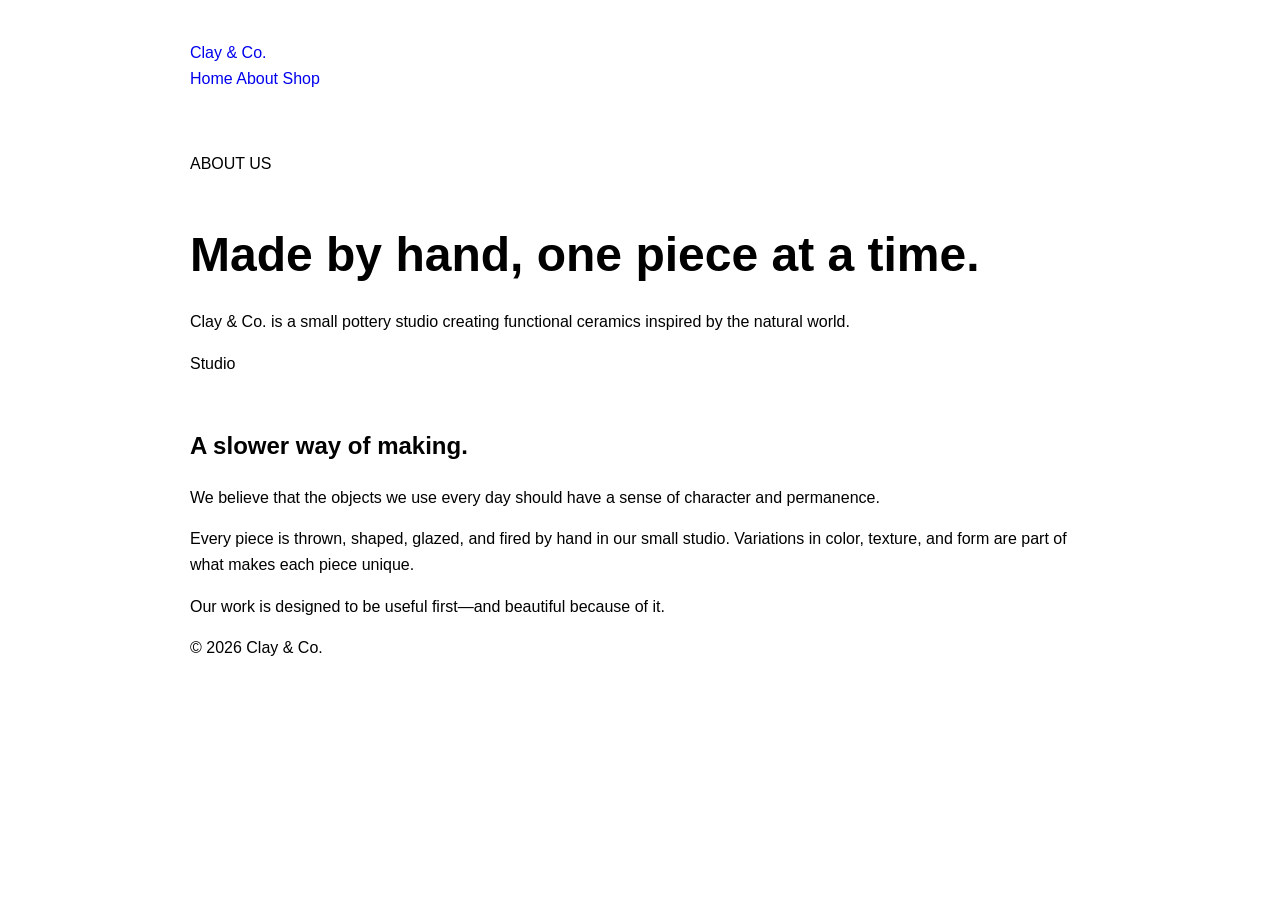
==== about.html @ 011a1bd9 "Create about.html" ====
<!DOCTYPE html>
<html lang="en">

<head>
    <meta charset="UTF-8">
    <meta name="viewport" content="width=device-width, initial-scale=1.0">

    <title>About | Clay & Co.</title>

    <link rel="stylesheet" href="style.css">
</head>

<body>

    <header>
        <div class="nav-container">

            <a href="index.html" class="logo">Clay & Co.</a>

            <nav>
                <a href="index.html">Home</a>
                <a href="about.html">About</a>
                <a href="shop.html">Shop</a>
            </nav>

        </div>
    </header>


    <main>

        <section class="page-header">
            <p class="eyebrow">ABOUT US</p>

            <h1>Made by hand, one piece at a time.</h1>

            <p>
                Clay & Co. is a small pottery studio creating
                functional ceramics inspired by the natural world.
            </p>
        </section>


        <section class="about-content">

            <div class="about-image">
                <span>Studio</span>
            </div>

            <div>

                <h2>A slower way of making.</h2>

                <p>
                    We believe that the objects we use every day
                    should have a sense of character and permanence.
                </p>

                <p>
                    Every piece is thrown, shaped, glazed, and fired
                    by hand in our small studio. Variations in color,
                    texture, and form are part of what makes each
                    piece unique.
                </p>

                <p>
                    Our work is designed to be useful first—and
                    beautiful because of it.
                </p>

            </div>

        </section>

    </main>


    <footer>
        <p>© 2026 Clay & Co.</p>
    </footer>

</body>

</html>
---- style.css ----
body {
    font-family: Arial, sans-serif;
    max-width: 900px;
    margin: 0 auto;
    padding: 40px;
    line-height: 1.6;
}

header {
    margin-bottom: 60px;
}

h1 {
    font-size: 3rem;
    margin-bottom: 0;
}

h2 {
    margin-top: 50px;
}

a {
    text-decoration: none;
}

a:hover {
    text-decoration: underline;
}
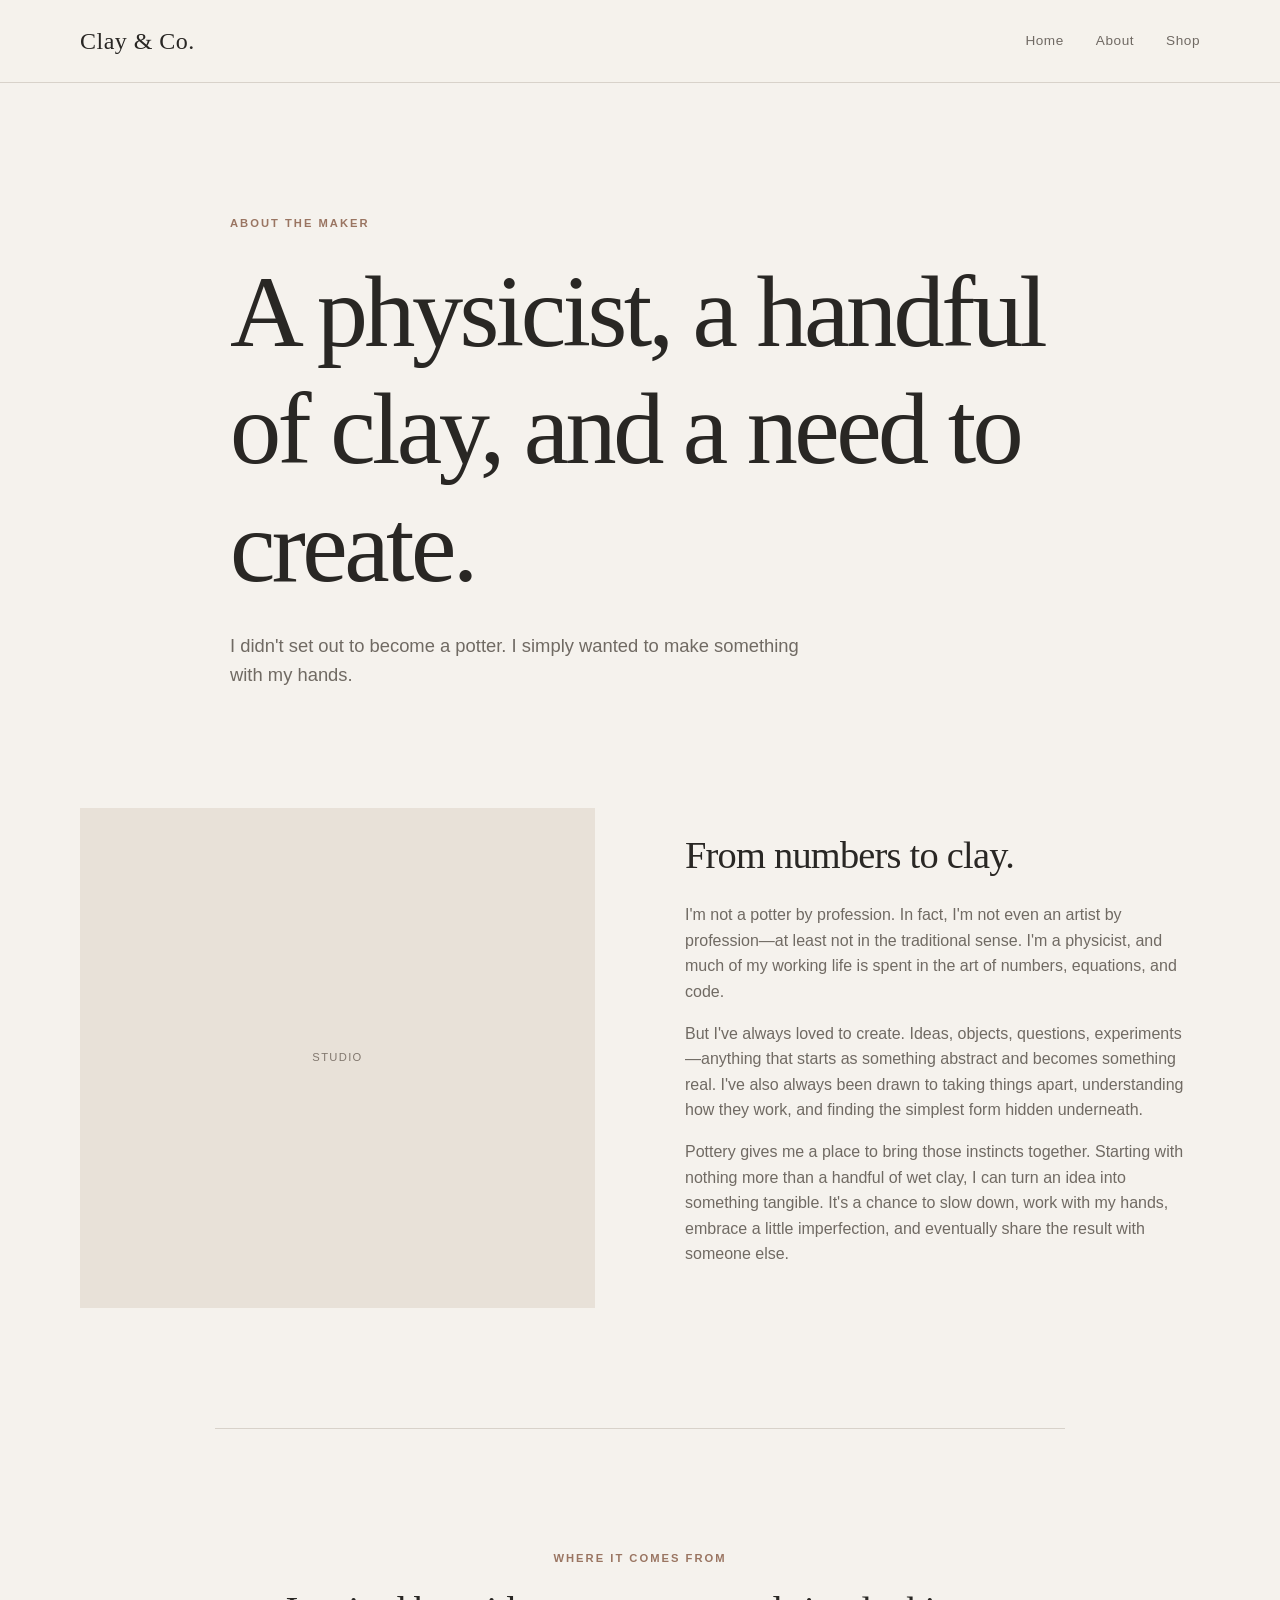
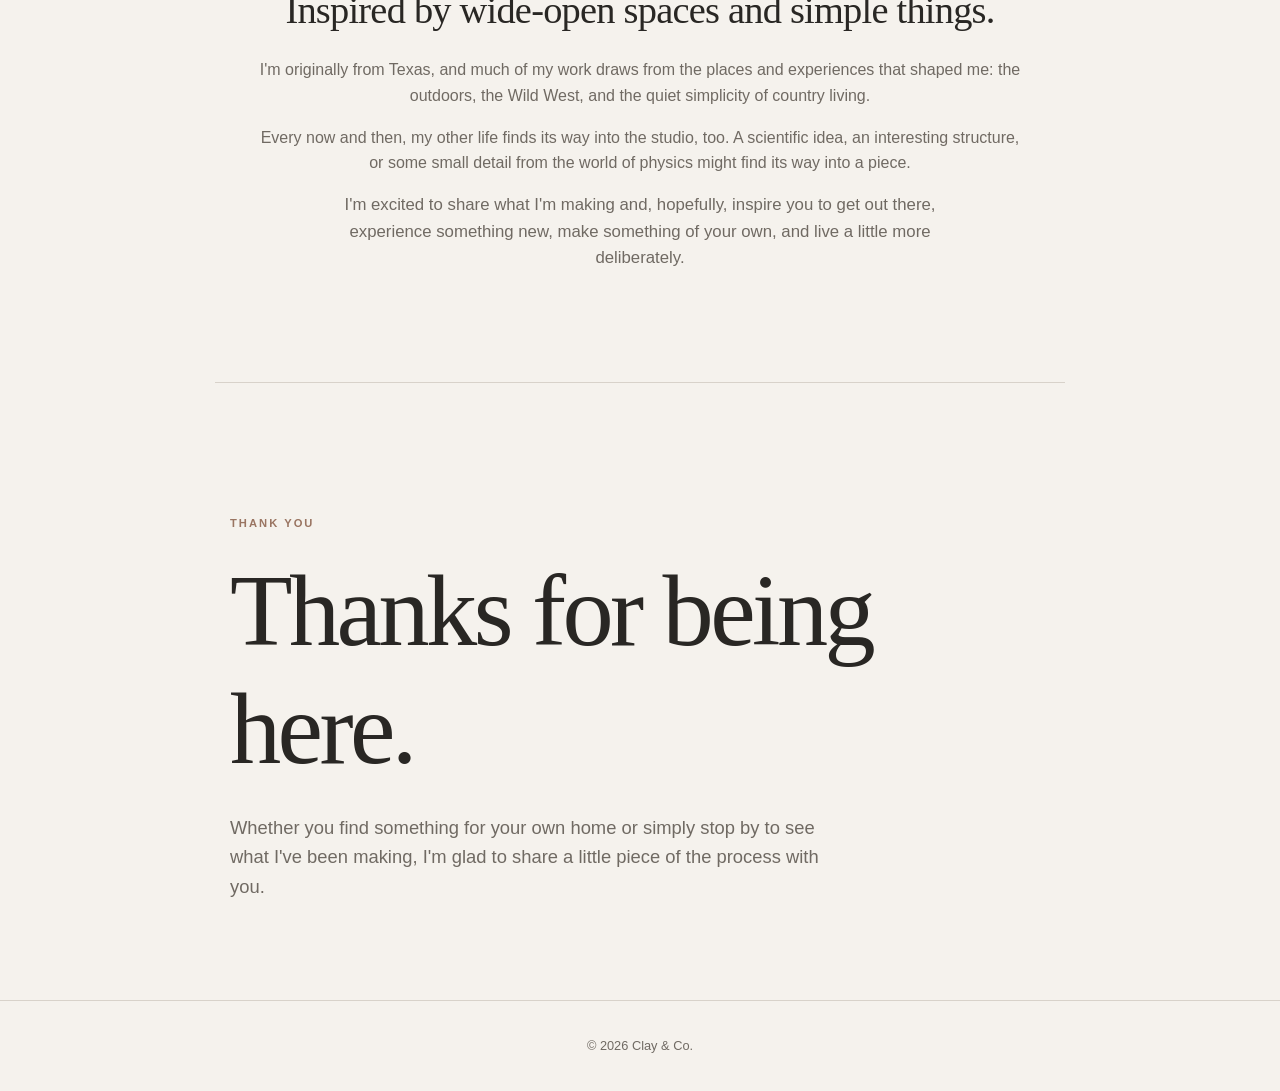
==== commit 2238bedd: "Update about.html" ====
--- a/about.html
+++ b/about.html
@@ -30,14 +30,16 @@
     <main>
 
         <section class="page-header">
-            <p class="eyebrow">ABOUT US</p>
 
-            <h1>Made by hand, one piece at a time.</h1>
+            <p class="eyebrow">ABOUT THE MAKER</p>
+
+            <h1>A physicist, a handful of clay, and a need to create.</h1>
 
             <p>
-                Clay & Co. is a small pottery studio creating
-                functional ceramics inspired by the natural world.
+                I didn't set out to become a potter. I simply wanted
+                to make something with my hands.
             </p>
+
         </section>
 
 
@@ -49,26 +51,80 @@
 
             <div>
 
-                <h2>A slower way of making.</h2>
+                <h2>From numbers to clay.</h2>
 
                 <p>
-                    We believe that the objects we use every day
-                    should have a sense of character and permanence.
+                    I'm not a potter by profession. In fact, I'm not
+                    even an artist by profession—at least not in the
+                    traditional sense. I'm a physicist, and much of
+                    my working life is spent in the art of numbers,
+                    equations, and code.
                 </p>
 
                 <p>
-                    Every piece is thrown, shaped, glazed, and fired
-                    by hand in our small studio. Variations in color,
-                    texture, and form are part of what makes each
-                    piece unique.
+                    But I've always loved to create. Ideas, objects,
+                    questions, experiments—anything that starts as
+                    something abstract and becomes something real.
+                    I've also always been drawn to taking things apart,
+                    understanding how they work, and finding the
+                    simplest form hidden underneath.
                 </p>
 
                 <p>
-                    Our work is designed to be useful first—and
-                    beautiful because of it.
+                    Pottery gives me a place to bring those instincts
+                    together. Starting with nothing more than a
+                    handful of wet clay, I can turn an idea into
+                    something tangible. It's a chance to slow down,
+                    work with my hands, embrace a little imperfection,
+                    and eventually share the result with someone else.
                 </p>
 
             </div>
+
+        </section>
+
+
+        <section class="intro">
+
+            <p class="eyebrow">WHERE IT COMES FROM</p>
+
+            <h2>Inspired by wide-open spaces and simple things.</h2>
+
+            <p>
+                I'm originally from Texas, and much of my work draws
+                from the places and experiences that shaped me:
+                the outdoors, the Wild West, and the quiet simplicity
+                of country living.
+            </p>
+
+            <p>
+                Every now and then, my other life finds its way into
+                the studio, too. A scientific idea, an interesting
+                structure, or some small detail from the world of
+                physics might find its way into a piece.
+            </p>
+
+            <p>
+                I'm excited to share what I'm making and, hopefully,
+                inspire you to get out there, experience something
+                new, make something of your own, and live a little
+                more deliberately.
+            </p>
+
+        </section>
+
+
+        <section class="page-header">
+
+            <p class="eyebrow">THANK YOU</p>
+
+            <h1>Thanks for being here.</h1>
+
+            <p>
+                Whether you find something for your own home or simply
+                stop by to see what I've been making, I'm glad to share
+                a little piece of the process with you.
+            </p>
 
         </section>
 
--- a/style.css
+++ b/style.css
@@ -1,28 +1,514 @@
+/* =========================
+   COLOR PALETTE
+   ========================= */
+
+:root {
+    --background: #f5f2ed;
+    --surface: #e8e1d8;
+
+    --text: #292724;
+    --muted: #706a63;
+
+    --border: #d8d2ca;
+
+    --clay: #9a7562;
+    --dark: #514b45;
+}
+
+
+/* =========================
+   GENERAL
+   ========================= */
+
+* {
+    box-sizing: border-box;
+}
+
+html {
+    scroll-behavior: smooth;
+}
+
 body {
-    font-family: Arial, sans-serif;
+    margin: 0;
+
+    font-family: Arial, Helvetica, sans-serif;
+
+    background: var(--background);
+    color: var(--text);
+
+    line-height: 1.6;
+}
+
+
+/* =========================
+   HEADER
+   ========================= */
+
+header {
+    position: sticky;
+    top: 0;
+    z-index: 100;
+
+    border-bottom: 1px solid var(--border);
+
+    background: rgba(245, 242, 237, 0.95);
+}
+
+.nav-container {
+    max-width: 1200px;
+    margin: 0 auto;
+
+    padding: 22px 40px;
+
+    display: flex;
+    justify-content: space-between;
+    align-items: center;
+}
+
+.logo {
+    color: var(--text);
+
+    text-decoration: none;
+
+    font-family: Georgia, serif;
+    font-size: 1.5rem;
+    font-weight: normal;
+
+    letter-spacing: 0.02em;
+}
+
+nav {
+    display: flex;
+    gap: 32px;
+}
+
+nav a {
+    color: var(--muted);
+
+    text-decoration: none;
+
+    font-size: 0.85rem;
+    letter-spacing: 0.04em;
+
+    transition: color 0.2s ease;
+}
+
+nav a:hover {
+    color: var(--text);
+}
+
+
+/* =========================
+   TYPOGRAPHY
+   ========================= */
+
+h1,
+h2,
+h3 {
+    margin-top: 0;
+
+    font-family: Georgia, "Times New Roman", serif;
+
+    font-weight: normal;
+    line-height: 1.15;
+}
+
+h1 {
+    font-size: clamp(3.5rem, 8vw, 7rem);
+
+    letter-spacing: -0.035em;
+}
+
+h2 {
+    font-size: 2.4rem;
+
+    letter-spacing: -0.02em;
+}
+
+h3 {
+    font-size: 1.5rem;
+}
+
+p {
+    color: var(--muted);
+}
+
+.eyebrow {
+    margin-bottom: 15px;
+
+    color: var(--clay);
+
+    font-size: 0.7rem;
+    font-weight: bold;
+
+    letter-spacing: 0.18em;
+}
+
+
+/* =========================
+   HERO
+   ========================= */
+
+.hero {
+    min-height: 720px;
+
+    max-width: 1200px;
+    margin: 0 auto;
+
+    padding: 100px 40px;
+
+    display: flex;
+    align-items: center;
+}
+
+.hero-text {
+    max-width: 850px;
+}
+
+.hero h1 {
+    margin: 20px 0 30px;
+
+    max-width: 850px;
+}
+
+.hero-description {
+    max-width: 560px;
+
+    margin-bottom: 40px;
+
+    font-size: 1.15rem;
+}
+
+
+/* =========================
+   BUTTON
+   ========================= */
+
+.button {
+    display: inline-block;
+
+    padding: 15px 28px;
+
+    background: var(--dark);
+    color: #ffffff;
+
+    text-decoration: none;
+
+    font-size: 0.9rem;
+
+    transition:
+        transform 0.2s ease,
+        background 0.2s ease;
+}
+
+.button:hover {
+    background: var(--clay);
+
+    transform: translateY(-2px);
+}
+
+
+/* =========================
+   INTRO
+   ========================= */
+
+.intro {
+    max-width: 850px;
+
+    margin: 0 auto;
+
+    padding: 110px 40px;
+
+    text-align: center;
+
+    border-top: 1px solid var(--border);
+    border-bottom: 1px solid var(--border);
+}
+
+.intro h2 {
+    margin: 20px 0 25px;
+}
+
+.intro p:last-child {
+    max-width: 650px;
+
+    margin: 0 auto;
+
+    font-size: 1.05rem;
+}
+
+
+/* =========================
+   FEATURED
+   ========================= */
+
+.featured {
+    max-width: 1200px;
+
+    margin: 0 auto;
+
+    padding: 110px 40px;
+
+    display: grid;
+
+    grid-template-columns: 1fr 1fr 1fr;
+
+    gap: 40px;
+}
+
+.featured > div:first-child {
+    display: flex;
+    flex-direction: column;
+    justify-content: center;
+
+    padding-right: 30px;
+}
+
+
+/* =========================
+   PRODUCT IMAGES
+   ========================= */
+
+.product-image,
+.about-image {
+    background: var(--surface);
+
+    display: flex;
+    align-items: center;
+    justify-content: center;
+
+    color: #81776e;
+
+    letter-spacing: 0.12em;
+    text-transform: uppercase;
+
+    font-size: 0.7rem;
+
+    overflow: hidden;
+}
+
+.product-image {
+    aspect-ratio: 1 / 1;
+}
+
+.about-image {
+    min-height: 500px;
+}
+
+
+/* =========================
+   PRODUCT
+   ========================= */
+
+.product-preview h3 {
+    margin: 20px 0 0;
+}
+
+.product-preview p {
+    margin-top: 5px;
+}
+
+.product-preview:hover .product-image {
+    background: #ddd5cb;
+}
+
+
+/* =========================
+   SHOP
+   ========================= */
+
+.shop-grid {
+    max-width: 1200px;
+
+    margin: 0 auto;
+
+    padding: 20px 40px 120px;
+
+    display: grid;
+
+    grid-template-columns: repeat(2, 1fr);
+
+    gap: 90px 40px;
+}
+
+.product h2 {
+    margin: 20px 0 5px;
+
+    font-size: 1.6rem;
+}
+
+.description {
+    max-width: 400px;
+
+    margin-top: 0;
+
+    font-size: 0.9rem;
+}
+
+.price {
+    color: var(--text);
+
+    font-size: 0.95rem;
+
+    font-weight: bold;
+}
+
+
+/* =========================
+   PAGE HEADER
+   ========================= */
+
+.page-header {
     max-width: 900px;
-    margin: 0 auto;
-    padding: 40px;
-    line-height: 1.6;
-}
-
-header {
-    margin-bottom: 60px;
-}
-
-h1 {
-    font-size: 3rem;
-    margin-bottom: 0;
-}
-
-h2 {
-    margin-top: 50px;
-}
-
-a {
-    text-decoration: none;
-}
-
-a:hover {
-    text-decoration: underline;
-}
+
+    margin: 0 auto;
+
+    padding: 120px 40px 80px;
+}
+
+.page-header h1 {
+    margin: 20px 0 25px;
+
+    max-width: 850px;
+}
+
+.page-header p:last-child {
+    max-width: 600px;
+
+    font-size: 1.15rem;
+}
+
+
+/* =========================
+   ABOUT
+   ========================= */
+
+.about-content {
+    max-width: 1200px;
+
+    margin: 0 auto;
+
+    padding: 20px 40px 120px;
+
+    display: grid;
+
+    grid-template-columns: 1fr 1fr;
+
+    gap: 90px;
+
+    align-items: center;
+}
+
+.about-content p {
+    max-width: 500px;
+}
+
+.about-content h2 {
+    margin-bottom: 25px;
+}
+
+
+/* =========================
+   FOOTER
+   ========================= */
+
+footer {
+    border-top: 1px solid var(--border);
+
+    padding: 35px 40px;
+
+    text-align: center;
+}
+
+footer p {
+    margin: 0;
+
+    font-size: 0.8rem;
+}
+
+
+/* =========================
+   MOBILE
+   ========================= */
+
+@media (max-width: 700px) {
+
+    .nav-container {
+        padding: 20px;
+    }
+
+    nav {
+        gap: 18px;
+    }
+
+    nav a {
+        font-size: 0.8rem;
+    }
+
+    .hero {
+        min-height: 600px;
+
+        padding: 70px 20px;
+    }
+
+    .hero h1 {
+        font-size: clamp(3rem, 14vw, 5rem);
+    }
+
+    .hero-description {
+        font-size: 1rem;
+    }
+
+    .intro {
+        padding: 80px 20px;
+    }
+
+    .intro h2 {
+        font-size: 2rem;
+    }
+
+    .featured {
+        padding: 80px 20px;
+
+        grid-template-columns: 1fr;
+
+        gap: 50px;
+    }
+
+    .featured > div:first-child {
+        padding-right: 0;
+    }
+
+    .shop-grid {
+        padding: 20px 20px 80px;
+
+        grid-template-columns: 1fr;
+
+        gap: 60px;
+    }
+
+    .page-header {
+        padding: 80px 20px 50px;
+    }
+
+    .page-header h1 {
+        font-size: clamp(3rem, 13vw, 5rem);
+    }
+
+    .about-content {
+        padding: 20px 20px 80px;
+
+        grid-template-columns: 1fr;
+
+        gap: 50px;
+    }
+
+    .about-image {
+        min-height: 400px;
+    }
+
+    footer {
+        padding: 30px 20px;
+    }
+
+}
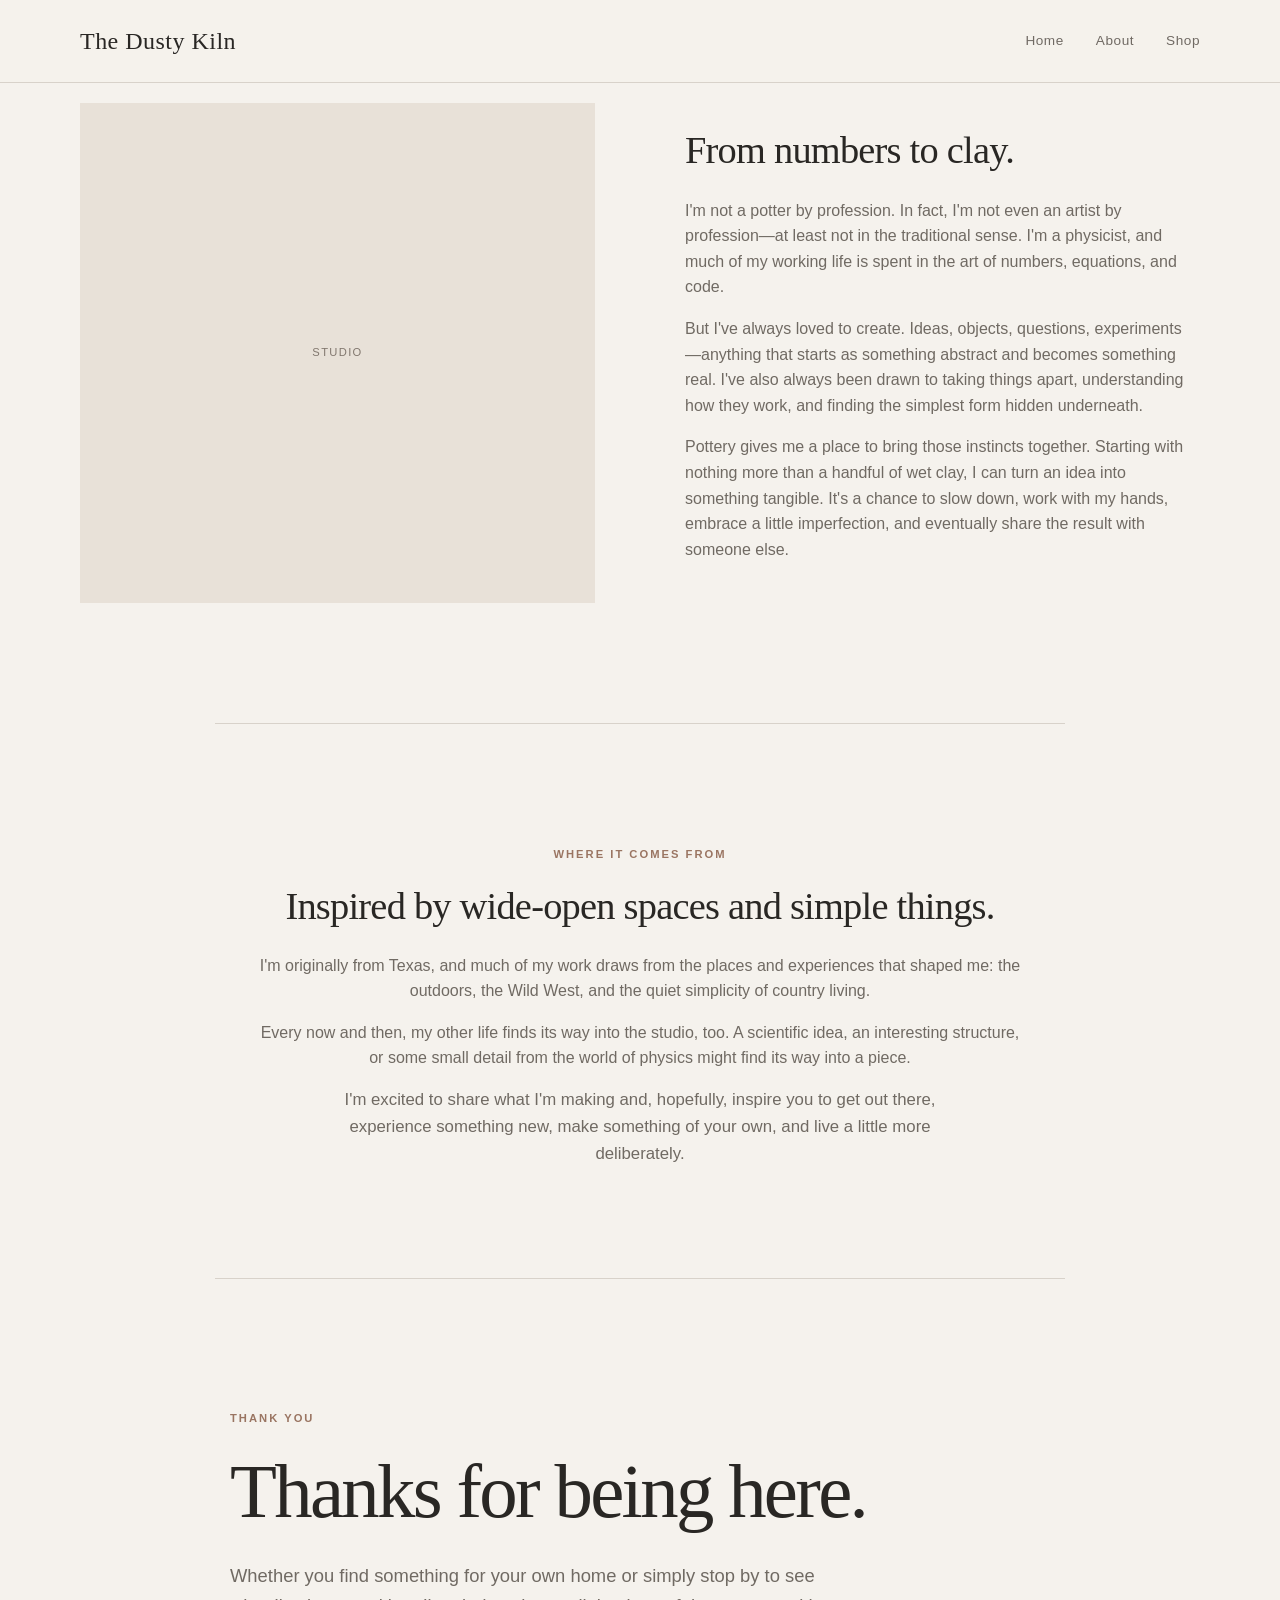
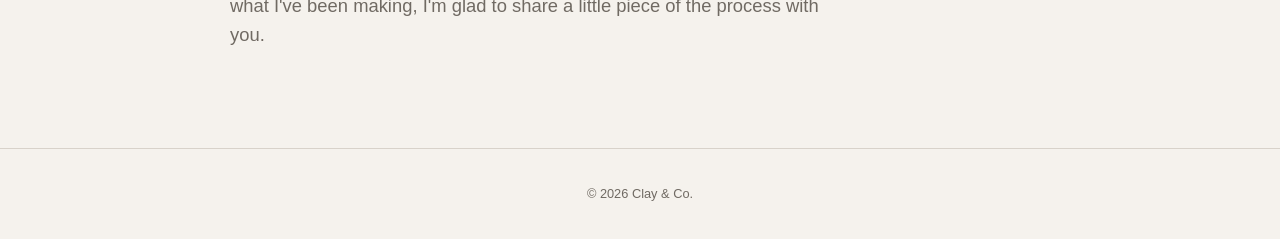
==== commit fdcfb359: "Update about.html" ====
--- a/about.html
+++ b/about.html
@@ -5,7 +5,7 @@
     <meta charset="UTF-8">
     <meta name="viewport" content="width=device-width, initial-scale=1.0">
 
-    <title>About | Clay & Co.</title>
+    <title>About | The Dusty Kiln</title>
 
     <link rel="stylesheet" href="style.css">
 </head>
@@ -15,7 +15,7 @@
     <header>
         <div class="nav-container">
 
-            <a href="index.html" class="logo">Clay & Co.</a>
+            <a href="index.html" class="logo">The Dusty Kiln</a>
 
             <nav>
                 <a href="index.html">Home</a>
@@ -28,20 +28,6 @@
 
 
     <main>
-
-        <section class="page-header">
-
-            <p class="eyebrow">ABOUT THE MAKER</p>
-
-            <h1>A physicist, a handful of clay, and a need to create.</h1>
-
-            <p>
-                I didn't set out to become a potter. I simply wanted
-                to make something with my hands.
-            </p>
-
-        </section>
-
 
         <section class="about-content">
 
--- a/style.css
+++ b/style.css
@@ -114,7 +114,7 @@
 }
 
 h1 {
-    font-size: clamp(3.5rem, 8vw, 7rem);
+    font-size: clamp(2.8rem, 6vw, 5rem);
 
     letter-spacing: -0.035em;
 }
@@ -150,19 +150,17 @@
    ========================= */
 
 .hero {
-    min-height: 720px;
-
-    max-width: 1200px;
-    margin: 0 auto;
-
-    padding: 100px 40px;
-
+    min-height: calc(100vh - 80px);
     display: flex;
     align-items: center;
+    justify-content: center;
+    text-align: center;
+    padding: 80px 20px;
 }
 
 .hero-text {
-    max-width: 850px;
+   max-width: 750px;
+   margin: 0 auto;
 }
 
 .hero h1 {
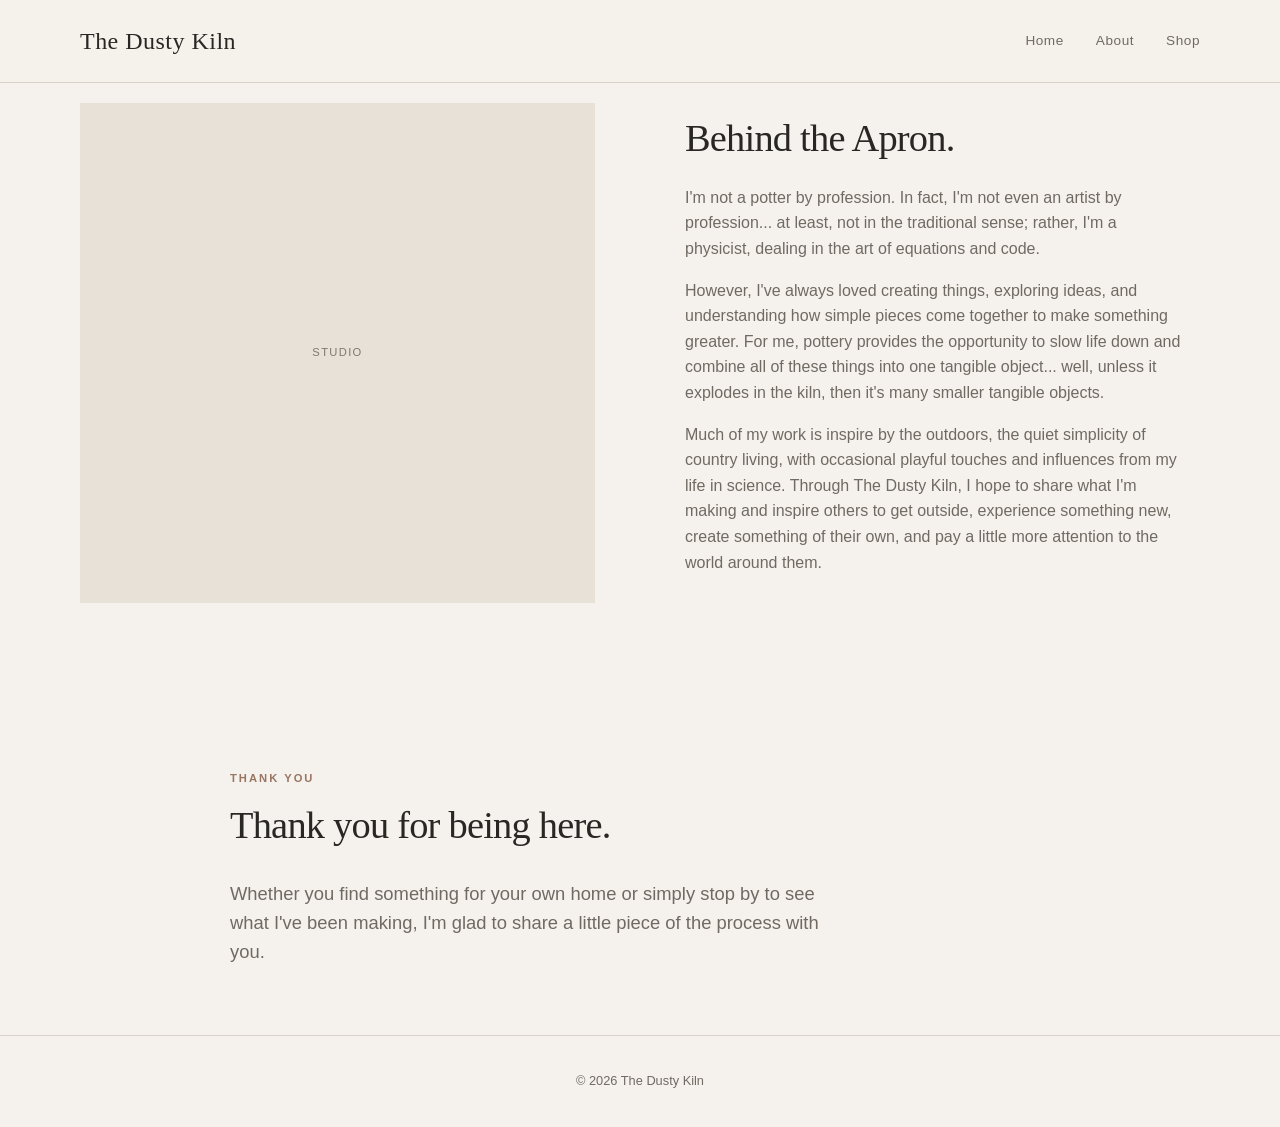
==== commit f09ce9d1: "Update about.html" ====
--- a/about.html
+++ b/about.html
@@ -37,74 +37,41 @@
 
             <div>
 
-                <h2>From numbers to clay.</h2>
+                <h2>Behind the Apron.</h2>
 
                 <p>
-                    I'm not a potter by profession. In fact, I'm not
-                    even an artist by profession—at least not in the
-                    traditional sense. I'm a physicist, and much of
-                    my working life is spent in the art of numbers,
-                    equations, and code.
+                    I'm not a potter by profession. In fact, I'm not even an artist 
+                    by profession... at least, not in the traditional sense; rather, 
+                    I'm a physicist, dealing in the art of equations and code. 
                 </p>
 
                 <p>
-                    But I've always loved to create. Ideas, objects,
-                    questions, experiments—anything that starts as
-                    something abstract and becomes something real.
-                    I've also always been drawn to taking things apart,
-                    understanding how they work, and finding the
-                    simplest form hidden underneath.
+                    However, I've always loved creating things, exploring ideas, and 
+                    understanding how simple pieces come together to make something 
+                    greater. For me, pottery provides the opportunity to slow life 
+                    down and combine all of these things into one tangible object...
+                    well, unless it explodes in the kiln, then it's many smaller  
+                    tangible objects.
                 </p>
 
                 <p>
-                    Pottery gives me a place to bring those instincts
-                    together. Starting with nothing more than a
-                    handful of wet clay, I can turn an idea into
-                    something tangible. It's a chance to slow down,
-                    work with my hands, embrace a little imperfection,
-                    and eventually share the result with someone else.
+                    Much of my work is inspire by the outdoors, the quiet simplicity of 
+                    country living, with occasional playful touches and influences from 
+                    my life in science. Through The Dusty Kiln, I hope to share what I'm 
+                    making and inspire others to get outside, experience something new, 
+                    create something of their own, and pay a little more attention to the 
+                    world around them. 
                 </p>
 
             </div>
 
         </section>
 
-
-        <section class="intro">
-
-            <p class="eyebrow">WHERE IT COMES FROM</p>
-
-            <h2>Inspired by wide-open spaces and simple things.</h2>
-
-            <p>
-                I'm originally from Texas, and much of my work draws
-                from the places and experiences that shaped me:
-                the outdoors, the Wild West, and the quiet simplicity
-                of country living.
-            </p>
-
-            <p>
-                Every now and then, my other life finds its way into
-                the studio, too. A scientific idea, an interesting
-                structure, or some small detail from the world of
-                physics might find its way into a piece.
-            </p>
-
-            <p>
-                I'm excited to share what I'm making and, hopefully,
-                inspire you to get out there, experience something
-                new, make something of your own, and live a little
-                more deliberately.
-            </p>
-
-        </section>
-
-
         <section class="page-header">
 
             <p class="eyebrow">THANK YOU</p>
 
-            <h1>Thanks for being here.</h1>
+            <h2>Thank you for being here.</h2>
 
             <p>
                 Whether you find something for your own home or simply
@@ -118,7 +85,7 @@
 
 
     <footer>
-        <p>© 2026 Clay & Co.</p>
+        <p>© 2026 The Dusty Kiln</p>
     </footer>
 
 </body>
--- a/style.css
+++ b/style.css
@@ -150,12 +150,35 @@
    ========================= */
 
 .hero {
-    min-height: calc(100vh - 80px);
+    max-width: 1200px;
+    margin: 0 auto;
+
+    padding: 40px 40px 80px;
+
     display: flex;
+    flex-direction: column;
     align-items: center;
-    justify-content: center;
+
     text-align: center;
-    padding: 80px 20px;
+}
+
+.hero-image {
+    width: 100%;
+    height: 350px;
+
+    margin-bottom: 65px;
+
+    overflow: hidden;
+}
+
+.hero-image img {
+    width: 100%;
+    height: 100%;
+
+    object-fit: cover;
+    object-position: center;
+
+    display: block;
 }
 
 .hero-text {
@@ -165,15 +188,11 @@
 
 .hero h1 {
     margin: 20px 0 30px;
-
-    max-width: 850px;
 }
 
 .hero-description {
     max-width: 560px;
-
-    margin-bottom: 40px;
-
+    margin: 0 auto 40px;
     font-size: 1.15rem;
 }
 
@@ -215,7 +234,7 @@
 
     margin: 0 auto;
 
-    padding: 110px 40px;
+    padding: 75px 40px;
 
     text-align: center;
 
@@ -245,7 +264,7 @@
 
     margin: 0 auto;
 
-    padding: 110px 40px;
+    padding: 75px 40px;
 
     display: grid;
 
@@ -361,7 +380,7 @@
 
     margin: 0 auto;
 
-    padding: 120px 40px 80px;
+    padding: 80px 40px 50px;
 }
 
 .page-header h1 {
@@ -386,7 +405,7 @@
 
     margin: 0 auto;
 
-    padding: 20px 40px 120px;
+    padding: 20px 40px 75px;
 
     display: grid;
 
@@ -510,3 +529,7 @@
     }
 
 }
+
+.hero {
+    background: red !important;
+}
